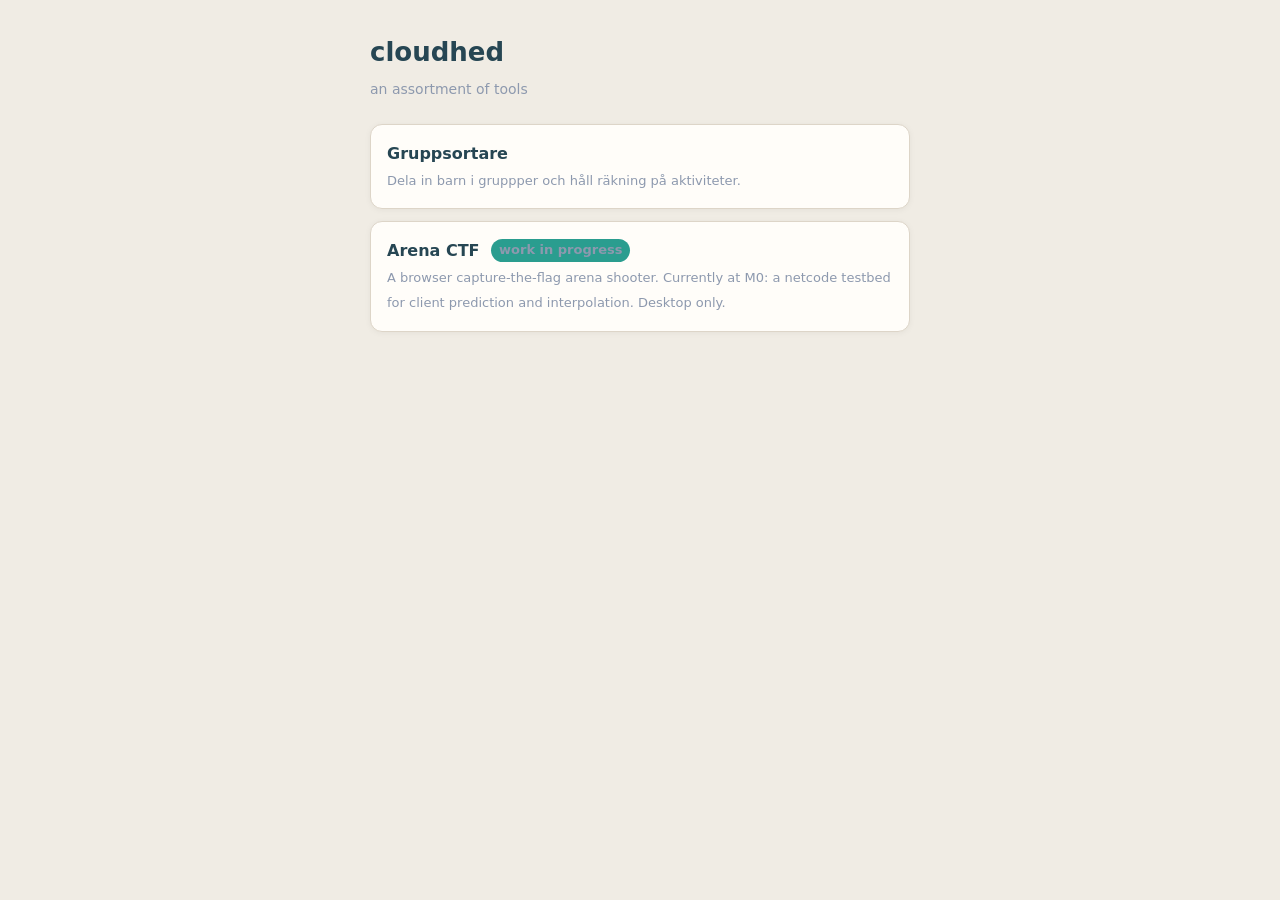
==== index.html @ 5a2d964a "M0: netcode spine for the CTF arena shooter Establishes the simulation and networking foundation. No" ====
<!DOCTYPE html>
<html lang="en">
<head>
<meta charset="UTF-8">
<meta name="viewport" content="width=device-width, initial-scale=1.0">
<title>cloudhed</title>
<style>
  :root {
    --bg: #f0ece4;
    --card: #fffdf9;
    --accent: #264653;
    --accent2: #2a9d8f;
    --text: #2b2d42;
    --text-light: #8d99ae;
    --border: #ddd5c8;
    --shadow: 0 1px 6px rgba(0,0,0,0.05);
    --r: 12px;
  }
  * { margin: 0; padding: 0; box-sizing: border-box; }
  body {
    font-family: 'Nunito Sans', ui-sans-serif, system-ui, sans-serif;
    background: var(--bg);
    color: var(--text);
    min-height: 100vh;
    padding: 32px 16px;
    line-height: 1.6;
  }
  main { max-width: 540px; margin: 0 auto; }
  h1 { font-size: 26px; color: var(--accent); margin-bottom: 4px; }
  .sub { color: var(--text-light); margin-bottom: 24px; font-size: 14px; }
  a.tool {
    display: block;
    background: var(--card);
    border: 1px solid var(--border);
    border-radius: var(--r);
    box-shadow: var(--shadow);
    padding: 16px;
    margin-bottom: 12px;
    text-decoration: none;
    color: inherit;
  }
  a.tool:hover { border-color: var(--accent2); }
  a.tool b { display: block; color: var(--accent); font-size: 16px; }
  a.tool span { color: var(--text-light); font-size: 13px; }
  .tag {
    display: inline-block;
    background: var(--accent2);
    color: #fff;
    border-radius: 20px;
    padding: 1px 8px;
    font-size: 11px;
    font-weight: 700;
    margin-left: 6px;
    vertical-align: 2px;
  }
</style>
</head>
<body>
<main>
  <h1>cloudhed</h1>
  <p class="sub">an assortment of tools</p>

  <a class="tool" href="group-sorter.html">
    <b>Gruppsortare</b>
    <span>Dela in barn i gruppper och h&aring;ll r&auml;kning p&aring; aktiviteter.</span>
  </a>

  <a class="tool" href="game/">
    <b>Arena CTF <span class="tag">work in progress</span></b>
    <span>A browser capture-the-flag arena shooter. Currently at M0: a netcode
    testbed for client prediction and interpolation. Desktop only.</span>
  </a>
</main>
</body>
</html>
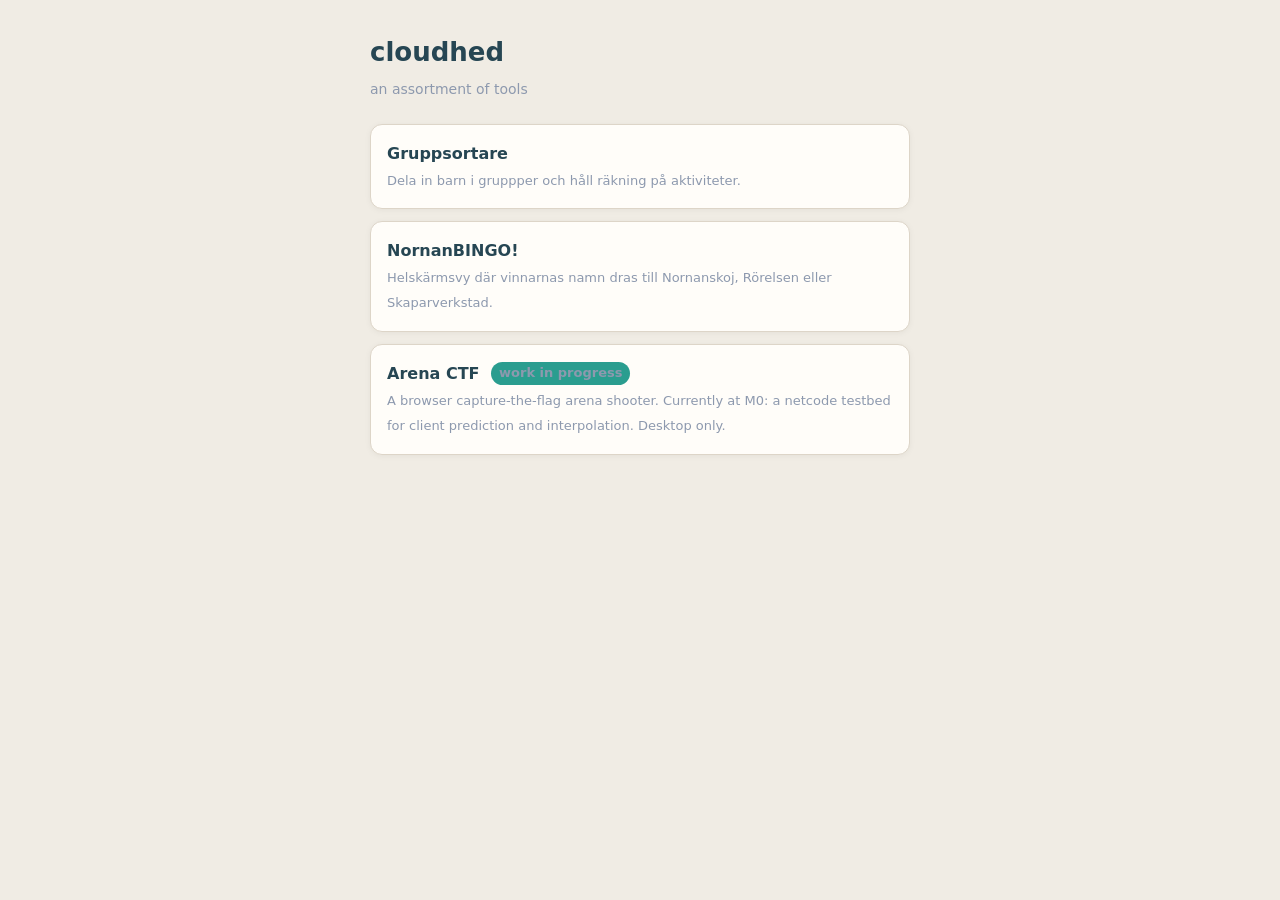
==== commit d1b554ed: "Add NornanBINGO! fullscreen winner board Co-Authored-By: Claude Sonnet 5.5 <noreply@anthropic.com> C" ====
--- a/index.html
+++ b/index.html
@@ -65,6 +65,11 @@
     <span>Dela in barn i gruppper och h&aring;ll r&auml;kning p&aring; aktiviteter.</span>
   </a>
 
+  <a class="tool" href="bingo.html">
+    <b>NornanBINGO!</b>
+    <span>Helsk&auml;rmsvy d&auml;r vinnarnas namn dras till Nornanskoj, R&ouml;relsen eller Skaparverkstad.</span>
+  </a>
+
   <a class="tool" href="game/">
     <b>Arena CTF <span class="tag">work in progress</span></b>
     <span>A browser capture-the-flag arena shooter. Currently at M0: a netcode
